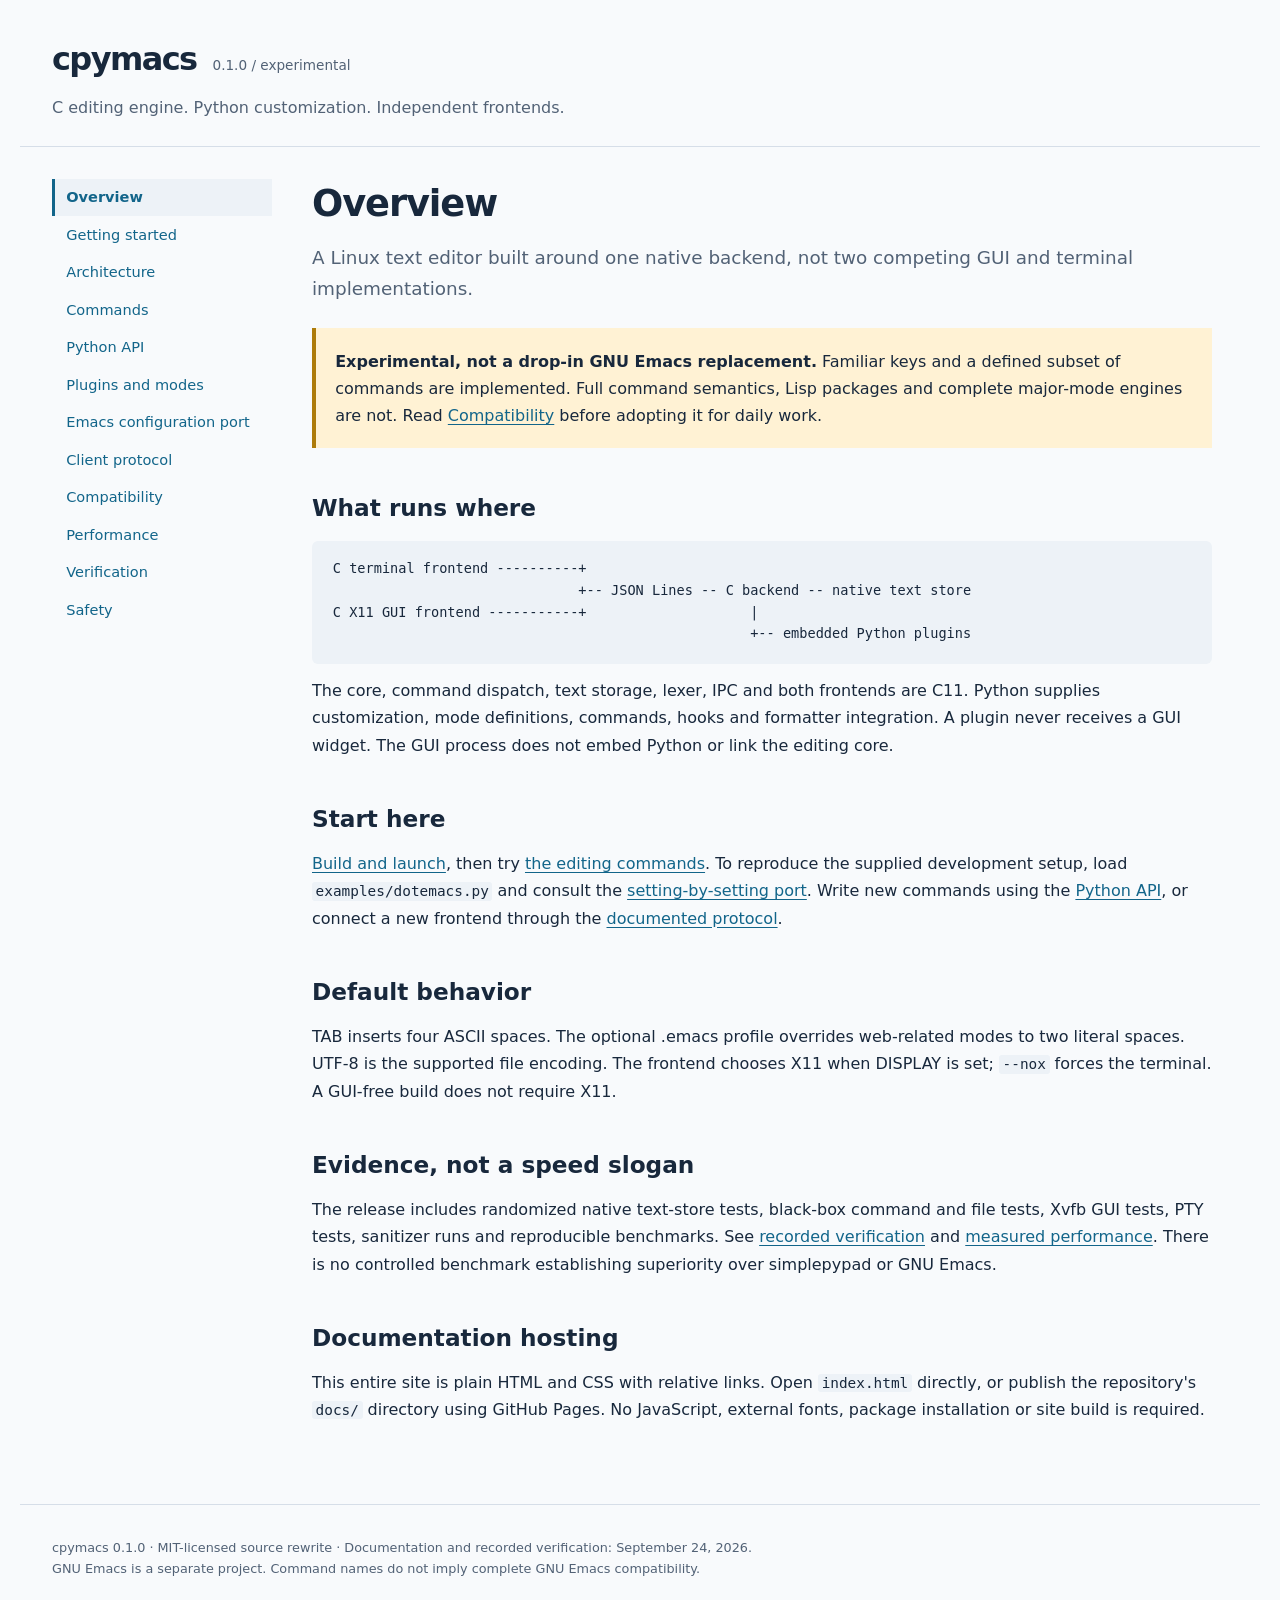
==== docs/index.html @ 04d6dc3b "add codes" ====
<!doctype html>
<html lang="en"><head><meta charset="utf-8"><meta name="viewport" content="width=device-width, initial-scale=1"><meta name="description" content="A Linux text editor built around one native backend, not two competing GUI and terminal implementations."><title>Overview | cpymacs</title><link rel="stylesheet" href="style.css"></head>
<body><a class="skip" href="#content">Skip to content</a><header><a class="brand" href="index.html">cpymacs</a><span class="version">0.1.0 / experimental</span><p>C editing engine. Python customization. Independent frontends.</p></header>
<div class="layout"><nav aria-label="Documentation"><a href="index.html" aria-current="page">Overview</a><a href="getting-started.html">Getting started</a><a href="architecture.html">Architecture</a><a href="commands.html">Commands</a><a href="api.html">Python API</a><a href="plugins.html">Plugins and modes</a><a href="migration.html">Emacs configuration port</a><a href="protocol.html">Client protocol</a><a href="compatibility.html">Compatibility</a><a href="performance.html">Performance</a><a href="verification.html">Verification</a><a href="safety.html">Safety</a></nav><main id="content"><h1>Overview</h1><p class="lede">A Linux text editor built around one native backend, not two competing GUI and terminal implementations.</p><div class="notice"><p><strong>Experimental, not a drop-in GNU Emacs replacement.</strong> Familiar keys and a defined subset of commands are implemented. Full command semantics, Lisp packages and complete major-mode engines are not. Read <a href="compatibility.html">Compatibility</a> before adopting it for daily work.</p></div>
<h2>What runs where</h2><pre><code>C terminal frontend ----------+
                              +-- JSON Lines -- C backend -- native text store
C X11 GUI frontend -----------+                    |
                                                   +-- embedded Python plugins</code></pre>
<p>The core, command dispatch, text storage, lexer, IPC and both frontends are C11. Python supplies customization, mode definitions, commands, hooks and formatter integration. A plugin never receives a GUI widget. The GUI process does not embed Python or link the editing core.</p>
<h2>Start here</h2>
<p><a href="getting-started.html">Build and launch</a>, then try <a href="commands.html">the editing commands</a>. To reproduce the supplied development setup, load <code>examples/dotemacs.py</code> and consult the <a href="migration.html">setting-by-setting port</a>. Write new commands using the <a href="api.html">Python API</a>, or connect a new frontend through the <a href="protocol.html">documented protocol</a>.</p>
<h2>Default behavior</h2><p>TAB inserts four ASCII spaces. The optional .emacs profile overrides web-related modes to two literal spaces. UTF-8 is the supported file encoding. The frontend chooses X11 when DISPLAY is set; <code>--nox</code> forces the terminal. A GUI-free build does not require X11.</p>
<h2>Evidence, not a speed slogan</h2><p>The release includes randomized native text-store tests, black-box command and file tests, Xvfb GUI tests, PTY tests, sanitizer runs and reproducible benchmarks. See <a href="verification.html">recorded verification</a> and <a href="performance.html">measured performance</a>. There is no controlled benchmark establishing superiority over simplepypad or GNU Emacs.</p>
<h2>Documentation hosting</h2><p>This entire site is plain HTML and CSS with relative links. Open <code>index.html</code> directly, or publish the repository's <code>docs/</code> directory using GitHub Pages. No JavaScript, external fonts, package installation or site build is required.</p></main></div>
<footer>cpymacs 0.1.0 · MIT-licensed source rewrite · Documentation and recorded verification: September 24, 2026.<br>GNU Emacs is a separate project. Command names do not imply complete GNU Emacs compatibility.</footer></body></html>
---- docs/style.css ----
:root{color-scheme:light dark;--bg:#f8fafc;--surface:#ffffff;--fg:#18283c;--muted:#526276;--accent:#12658a;--line:#d6dee8;--code:#edf2f7;--notice:#fff2d4}
*{box-sizing:border-box}body{margin:0;background:var(--bg);color:var(--fg);font:16px/1.7 system-ui,-apple-system,BlinkMacSystemFont,"Segoe UI",sans-serif}a{color:var(--accent);text-underline-offset:.18em}header,footer{max-width:1240px;margin:auto;padding:2rem 2rem 1.5rem}header{border-bottom:1px solid var(--line)}header p{margin:.5rem 0 0;color:var(--muted)}.brand{font-size:2rem;font-weight:800;letter-spacing:-.05em;text-decoration:none;color:var(--fg)}.version{margin-left:1rem;color:var(--muted);font-size:.85rem}.layout{max-width:1240px;display:grid;grid-template-columns:220px minmax(0,1fr);gap:2.5rem;padding:2rem;margin:auto}nav{display:flex;flex-direction:column;align-self:start;position:sticky;top:1rem;font-size:.91rem}nav a{padding:.4rem .7rem;border-left:3px solid transparent;text-decoration:none}nav a[aria-current=page]{border-color:var(--accent);background:var(--code);font-weight:650}main{min-width:0;max-width:900px}h1{font-size:2.3rem;line-height:1.2;letter-spacing:-.03em;margin:.2rem 0 1rem}h2{font-size:1.45rem;margin:2.2rem 0 .6rem;padding-top:.3rem}h3{font-size:1.1rem;margin:1.5rem 0 .4rem}.lede{font-size:1.15rem;color:var(--muted)}p{margin:.75rem 0 1rem}pre{background:var(--code);padding:1.1rem 1.3rem;border-radius:6px;overflow-x:auto;line-height:1.6;font-size:.85rem}code{font: .9em ui-monospace,"Cascadia Code","DejaVu Sans Mono",monospace}p code,li code,td code{background:var(--code);padding:.08em .25em;border-radius:3px}pre code{font-size:inherit}.notice{background:var(--notice);border-left:4px solid #ad7b0a;padding:1rem 1.2rem;margin:1.5rem 0}.notice p{margin:.2rem 0}.table-scroll{overflow-x:auto}table{width:100%;border-collapse:collapse;font-size:.92rem}th,td{padding:.7rem .8rem;border-bottom:1px solid var(--line);text-align:left;vertical-align:top}th{background:var(--code)}.columns{columns:2;column-gap:2rem}.columns li{break-inside:avoid}footer{color:var(--muted);border-top:1px solid var(--line);font-size:.8rem;margin-top:2rem}.skip{position:absolute;left:-9999px}.skip:focus{left:1rem;top:1rem;background:var(--surface);padding:1rem;z-index:10}a:focus-visible{outline:2px solid var(--accent);outline-offset:3px}hr{border:0;border-top:1px solid var(--line);margin:2rem 0}
@media(prefers-color-scheme:dark){:root{--bg:#121923;--surface:#182230;--fg:#e6edf6;--muted:#a6b4c6;--accent:#78cef1;--line:#344357;--code:#202c3b;--notice:#352d1e}}
@media(max-width:800px){header,footer{padding:1.4rem}.layout{display:block;padding:1.4rem}nav{position:static;display:flex;flex-direction:row;flex-wrap:wrap;gap:.1rem;margin-bottom:2rem}nav a{padding:.3rem .5rem;font-size:.8rem}h1{font-size:1.9rem}.columns{columns:1}.version{display:block;margin:0}}
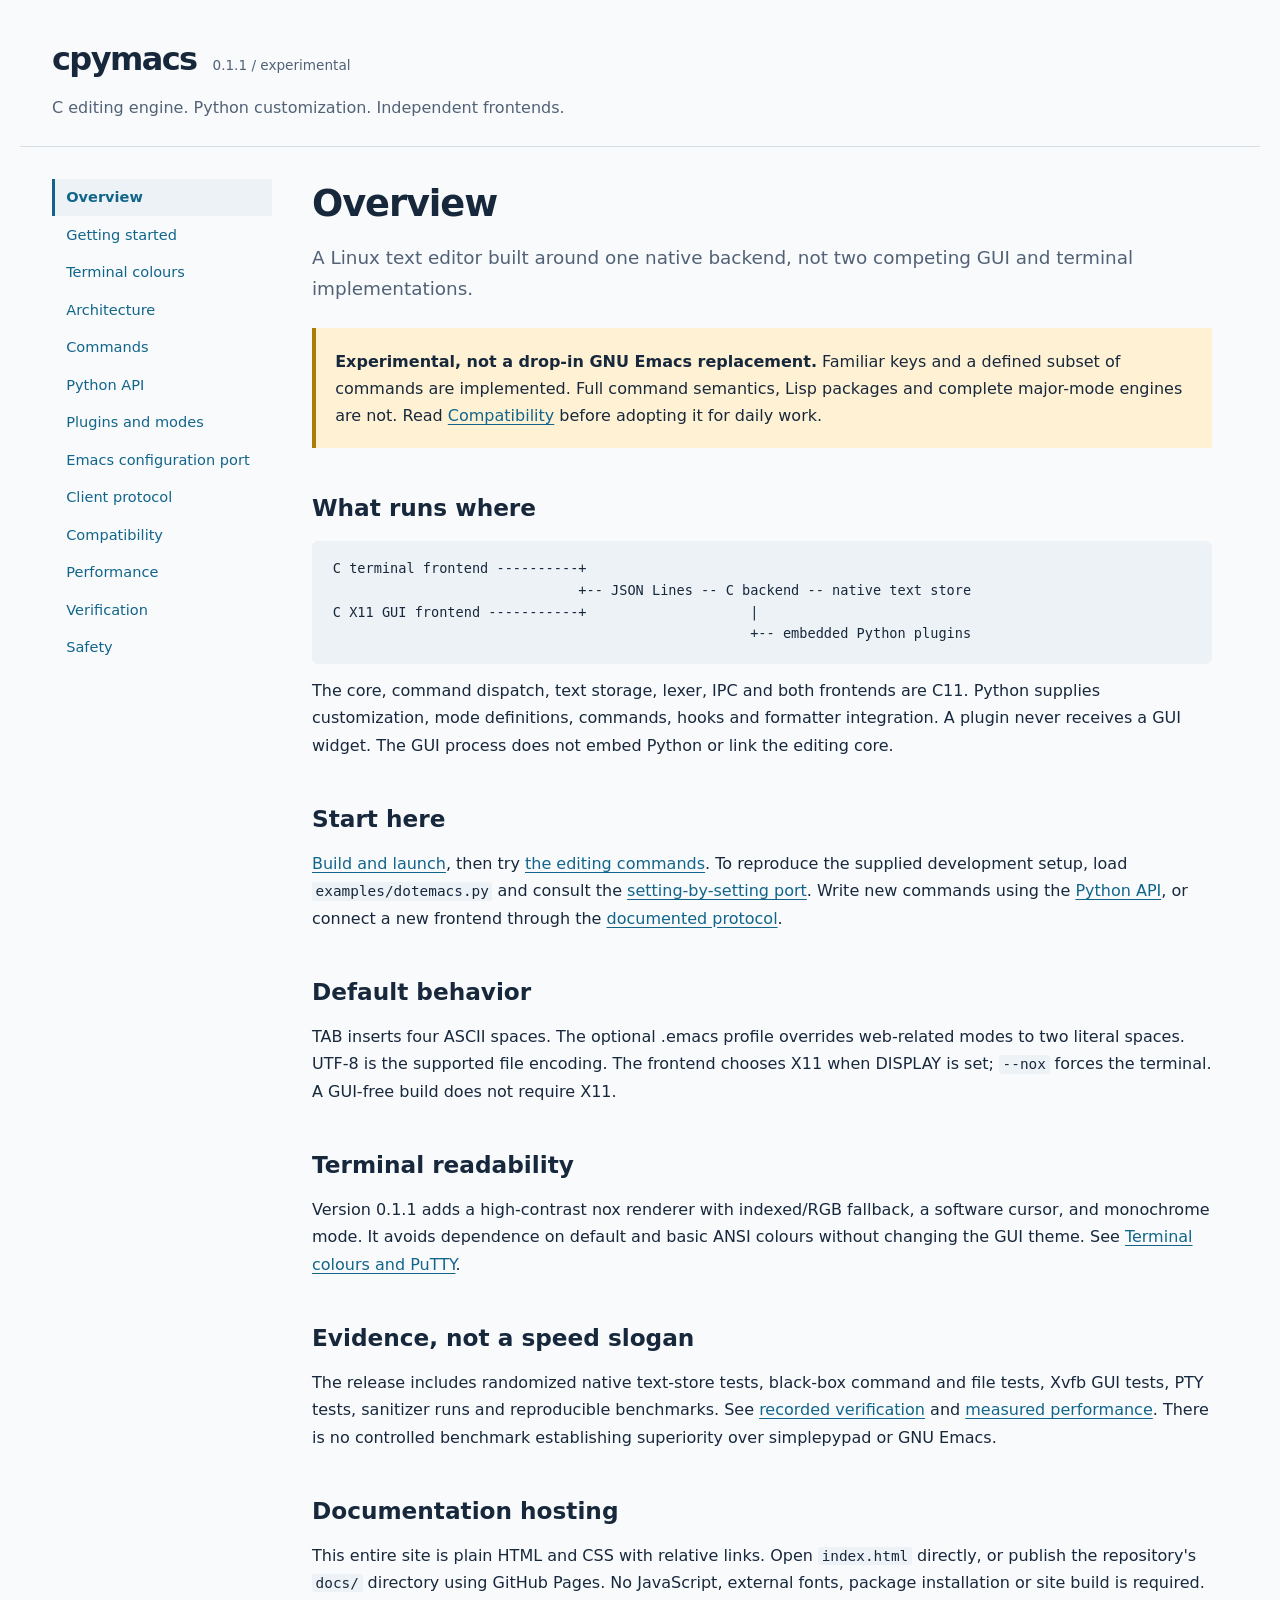
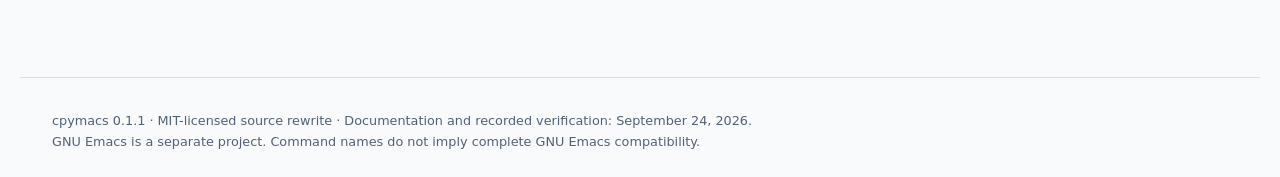
==== commit 34f1eb65: "update" ====
--- a/docs/index.html
+++ b/docs/index.html
@@ -1,7 +1,7 @@
 <!doctype html>
 <html lang="en"><head><meta charset="utf-8"><meta name="viewport" content="width=device-width, initial-scale=1"><meta name="description" content="A Linux text editor built around one native backend, not two competing GUI and terminal implementations."><title>Overview | cpymacs</title><link rel="stylesheet" href="style.css"></head>
-<body><a class="skip" href="#content">Skip to content</a><header><a class="brand" href="index.html">cpymacs</a><span class="version">0.1.0 / experimental</span><p>C editing engine. Python customization. Independent frontends.</p></header>
-<div class="layout"><nav aria-label="Documentation"><a href="index.html" aria-current="page">Overview</a><a href="getting-started.html">Getting started</a><a href="architecture.html">Architecture</a><a href="commands.html">Commands</a><a href="api.html">Python API</a><a href="plugins.html">Plugins and modes</a><a href="migration.html">Emacs configuration port</a><a href="protocol.html">Client protocol</a><a href="compatibility.html">Compatibility</a><a href="performance.html">Performance</a><a href="verification.html">Verification</a><a href="safety.html">Safety</a></nav><main id="content"><h1>Overview</h1><p class="lede">A Linux text editor built around one native backend, not two competing GUI and terminal implementations.</p><div class="notice"><p><strong>Experimental, not a drop-in GNU Emacs replacement.</strong> Familiar keys and a defined subset of commands are implemented. Full command semantics, Lisp packages and complete major-mode engines are not. Read <a href="compatibility.html">Compatibility</a> before adopting it for daily work.</p></div>
+<body><a class="skip" href="#content">Skip to content</a><header><a class="brand" href="index.html">cpymacs</a><span class="version">0.1.1 / experimental</span><p>C editing engine. Python customization. Independent frontends.</p></header>
+<div class="layout"><nav aria-label="Documentation"><a href="index.html" aria-current="page">Overview</a><a href="getting-started.html">Getting started</a><a href="terminal-colors.html">Terminal colours</a><a href="architecture.html">Architecture</a><a href="commands.html">Commands</a><a href="api.html">Python API</a><a href="plugins.html">Plugins and modes</a><a href="migration.html">Emacs configuration port</a><a href="protocol.html">Client protocol</a><a href="compatibility.html">Compatibility</a><a href="performance.html">Performance</a><a href="verification.html">Verification</a><a href="safety.html">Safety</a></nav><main id="content"><h1>Overview</h1><p class="lede">A Linux text editor built around one native backend, not two competing GUI and terminal implementations.</p><div class="notice"><p><strong>Experimental, not a drop-in GNU Emacs replacement.</strong> Familiar keys and a defined subset of commands are implemented. Full command semantics, Lisp packages and complete major-mode engines are not. Read <a href="compatibility.html">Compatibility</a> before adopting it for daily work.</p></div>
 <h2>What runs where</h2><pre><code>C terminal frontend ----------+
                               +-- JSON Lines -- C backend -- native text store
 C X11 GUI frontend -----------+                    |
@@ -10,6 +10,7 @@
 <h2>Start here</h2>
 <p><a href="getting-started.html">Build and launch</a>, then try <a href="commands.html">the editing commands</a>. To reproduce the supplied development setup, load <code>examples/dotemacs.py</code> and consult the <a href="migration.html">setting-by-setting port</a>. Write new commands using the <a href="api.html">Python API</a>, or connect a new frontend through the <a href="protocol.html">documented protocol</a>.</p>
 <h2>Default behavior</h2><p>TAB inserts four ASCII spaces. The optional .emacs profile overrides web-related modes to two literal spaces. UTF-8 is the supported file encoding. The frontend chooses X11 when DISPLAY is set; <code>--nox</code> forces the terminal. A GUI-free build does not require X11.</p>
+<h2>Terminal readability</h2><p>Version 0.1.1 adds a high-contrast nox renderer with indexed/RGB fallback, a software cursor, and monochrome mode. It avoids dependence on default and basic ANSI colours without changing the GUI theme. See <a href="terminal-colors.html">Terminal colours and PuTTY</a>.</p>
 <h2>Evidence, not a speed slogan</h2><p>The release includes randomized native text-store tests, black-box command and file tests, Xvfb GUI tests, PTY tests, sanitizer runs and reproducible benchmarks. See <a href="verification.html">recorded verification</a> and <a href="performance.html">measured performance</a>. There is no controlled benchmark establishing superiority over simplepypad or GNU Emacs.</p>
 <h2>Documentation hosting</h2><p>This entire site is plain HTML and CSS with relative links. Open <code>index.html</code> directly, or publish the repository's <code>docs/</code> directory using GitHub Pages. No JavaScript, external fonts, package installation or site build is required.</p></main></div>
-<footer>cpymacs 0.1.0 · MIT-licensed source rewrite · Documentation and recorded verification: September 24, 2026.<br>GNU Emacs is a separate project. Command names do not imply complete GNU Emacs compatibility.</footer></body></html>+<footer>cpymacs 0.1.1 · MIT-licensed source rewrite · Documentation and recorded verification: September 24, 2026.<br>GNU Emacs is a separate project. Command names do not imply complete GNU Emacs compatibility.</footer></body></html>
--- a/docs/style.css
+++ b/docs/style.css
@@ -3,3 +3,5 @@
 *{box-sizing:border-box}body{margin:0;background:var(--bg);color:var(--fg);font:16px/1.7 system-ui,-apple-system,BlinkMacSystemFont,"Segoe UI",sans-serif}a{color:var(--accent);text-underline-offset:.18em}header,footer{max-width:1240px;margin:auto;padding:2rem 2rem 1.5rem}header{border-bottom:1px solid var(--line)}header p{margin:.5rem 0 0;color:var(--muted)}.brand{font-size:2rem;font-weight:800;letter-spacing:-.05em;text-decoration:none;color:var(--fg)}.version{margin-left:1rem;color:var(--muted);font-size:.85rem}.layout{max-width:1240px;display:grid;grid-template-columns:220px minmax(0,1fr);gap:2.5rem;padding:2rem;margin:auto}nav{display:flex;flex-direction:column;align-self:start;position:sticky;top:1rem;font-size:.91rem}nav a{padding:.4rem .7rem;border-left:3px solid transparent;text-decoration:none}nav a[aria-current=page]{border-color:var(--accent);background:var(--code);font-weight:650}main{min-width:0;max-width:900px}h1{font-size:2.3rem;line-height:1.2;letter-spacing:-.03em;margin:.2rem 0 1rem}h2{font-size:1.45rem;margin:2.2rem 0 .6rem;padding-top:.3rem}h3{font-size:1.1rem;margin:1.5rem 0 .4rem}.lede{font-size:1.15rem;color:var(--muted)}p{margin:.75rem 0 1rem}pre{background:var(--code);padding:1.1rem 1.3rem;border-radius:6px;overflow-x:auto;line-height:1.6;font-size:.85rem}code{font: .9em ui-monospace,"Cascadia Code","DejaVu Sans Mono",monospace}p code,li code,td code{background:var(--code);padding:.08em .25em;border-radius:3px}pre code{font-size:inherit}.notice{background:var(--notice);border-left:4px solid #ad7b0a;padding:1rem 1.2rem;margin:1.5rem 0}.notice p{margin:.2rem 0}.table-scroll{overflow-x:auto}table{width:100%;border-collapse:collapse;font-size:.92rem}th,td{padding:.7rem .8rem;border-bottom:1px solid var(--line);text-align:left;vertical-align:top}th{background:var(--code)}.columns{columns:2;column-gap:2rem}.columns li{break-inside:avoid}footer{color:var(--muted);border-top:1px solid var(--line);font-size:.8rem;margin-top:2rem}.skip{position:absolute;left:-9999px}.skip:focus{left:1rem;top:1rem;background:var(--surface);padding:1rem;z-index:10}a:focus-visible{outline:2px solid var(--accent);outline-offset:3px}hr{border:0;border-top:1px solid var(--line);margin:2rem 0}
 @media(prefers-color-scheme:dark){:root{--bg:#121923;--surface:#182230;--fg:#e6edf6;--muted:#a6b4c6;--accent:#78cef1;--line:#344357;--code:#202c3b;--notice:#352d1e}}
 @media(max-width:800px){header,footer{padding:1.4rem}.layout{display:block;padding:1.4rem}nav{position:static;display:flex;flex-direction:row;flex-wrap:wrap;gap:.1rem;margin-bottom:2rem}nav a{padding:.3rem .5rem;font-size:.8rem}h1{font-size:1.9rem}.columns{columns:1}.version{display:block;margin:0}}
+
+figure{margin:1.5rem 0}figure img{display:block;max-width:100%;height:auto;border:1px solid var(--line)}figcaption{font-size:.85rem;color:var(--muted);margin-top:.6rem}
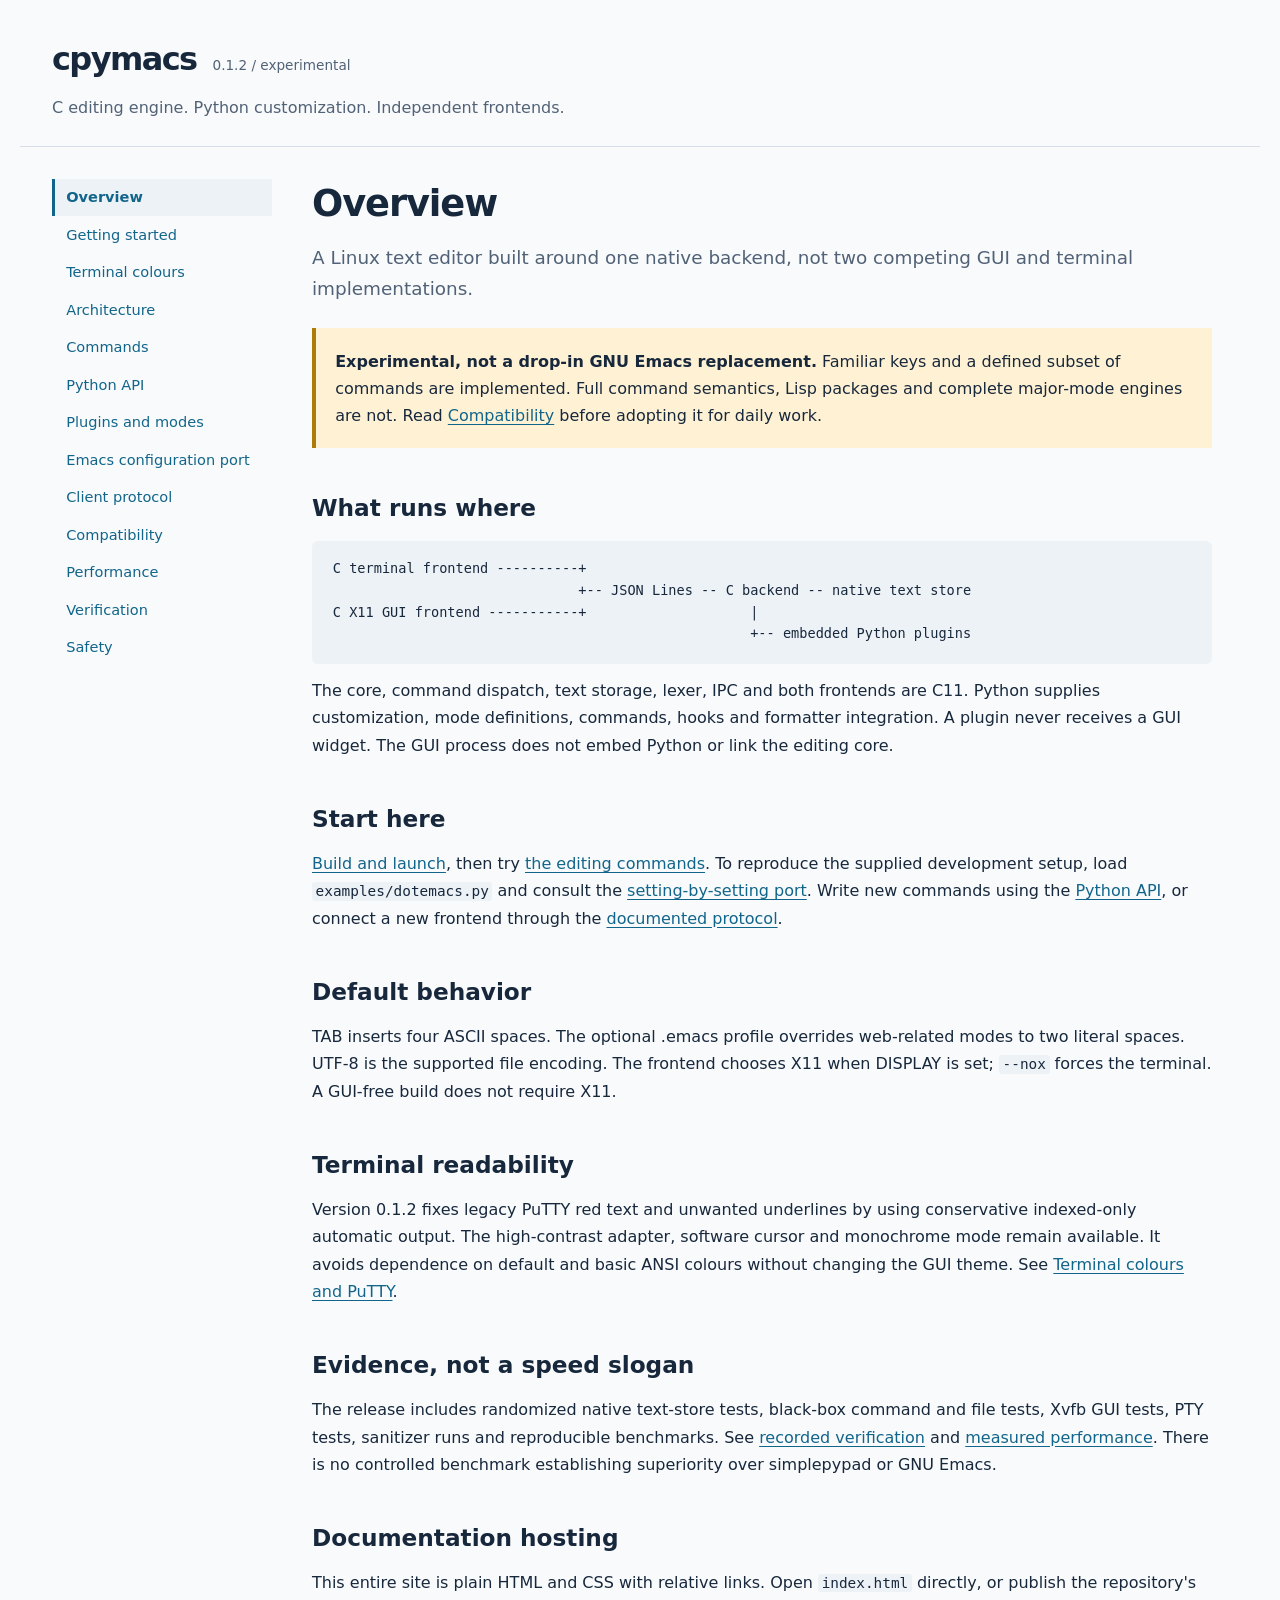
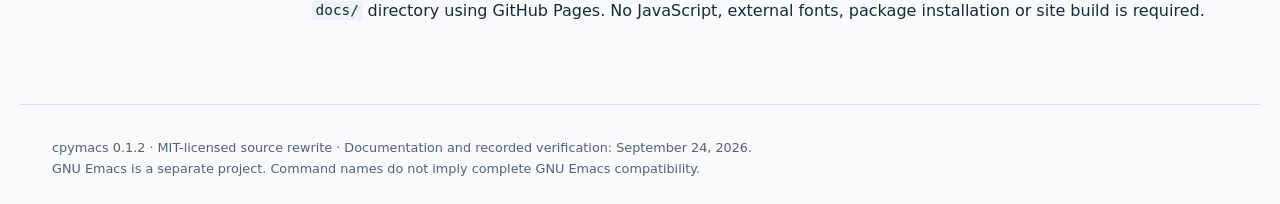
==== commit 73a26d3a: "update" ====
--- a/docs/index.html
+++ b/docs/index.html
@@ -1,6 +1,6 @@
 <!doctype html>
 <html lang="en"><head><meta charset="utf-8"><meta name="viewport" content="width=device-width, initial-scale=1"><meta name="description" content="A Linux text editor built around one native backend, not two competing GUI and terminal implementations."><title>Overview | cpymacs</title><link rel="stylesheet" href="style.css"></head>
-<body><a class="skip" href="#content">Skip to content</a><header><a class="brand" href="index.html">cpymacs</a><span class="version">0.1.1 / experimental</span><p>C editing engine. Python customization. Independent frontends.</p></header>
+<body><a class="skip" href="#content">Skip to content</a><header><a class="brand" href="index.html">cpymacs</a><span class="version">0.1.2 / experimental</span><p>C editing engine. Python customization. Independent frontends.</p></header>
 <div class="layout"><nav aria-label="Documentation"><a href="index.html" aria-current="page">Overview</a><a href="getting-started.html">Getting started</a><a href="terminal-colors.html">Terminal colours</a><a href="architecture.html">Architecture</a><a href="commands.html">Commands</a><a href="api.html">Python API</a><a href="plugins.html">Plugins and modes</a><a href="migration.html">Emacs configuration port</a><a href="protocol.html">Client protocol</a><a href="compatibility.html">Compatibility</a><a href="performance.html">Performance</a><a href="verification.html">Verification</a><a href="safety.html">Safety</a></nav><main id="content"><h1>Overview</h1><p class="lede">A Linux text editor built around one native backend, not two competing GUI and terminal implementations.</p><div class="notice"><p><strong>Experimental, not a drop-in GNU Emacs replacement.</strong> Familiar keys and a defined subset of commands are implemented. Full command semantics, Lisp packages and complete major-mode engines are not. Read <a href="compatibility.html">Compatibility</a> before adopting it for daily work.</p></div>
 <h2>What runs where</h2><pre><code>C terminal frontend ----------+
                               +-- JSON Lines -- C backend -- native text store
@@ -10,7 +10,7 @@
 <h2>Start here</h2>
 <p><a href="getting-started.html">Build and launch</a>, then try <a href="commands.html">the editing commands</a>. To reproduce the supplied development setup, load <code>examples/dotemacs.py</code> and consult the <a href="migration.html">setting-by-setting port</a>. Write new commands using the <a href="api.html">Python API</a>, or connect a new frontend through the <a href="protocol.html">documented protocol</a>.</p>
 <h2>Default behavior</h2><p>TAB inserts four ASCII spaces. The optional .emacs profile overrides web-related modes to two literal spaces. UTF-8 is the supported file encoding. The frontend chooses X11 when DISPLAY is set; <code>--nox</code> forces the terminal. A GUI-free build does not require X11.</p>
-<h2>Terminal readability</h2><p>Version 0.1.1 adds a high-contrast nox renderer with indexed/RGB fallback, a software cursor, and monochrome mode. It avoids dependence on default and basic ANSI colours without changing the GUI theme. See <a href="terminal-colors.html">Terminal colours and PuTTY</a>.</p>
+<h2>Terminal readability</h2><p>Version 0.1.2 fixes legacy PuTTY red text and unwanted underlines by using conservative indexed-only automatic output. The high-contrast adapter, software cursor and monochrome mode remain available. It avoids dependence on default and basic ANSI colours without changing the GUI theme. See <a href="terminal-colors.html">Terminal colours and PuTTY</a>.</p>
 <h2>Evidence, not a speed slogan</h2><p>The release includes randomized native text-store tests, black-box command and file tests, Xvfb GUI tests, PTY tests, sanitizer runs and reproducible benchmarks. See <a href="verification.html">recorded verification</a> and <a href="performance.html">measured performance</a>. There is no controlled benchmark establishing superiority over simplepypad or GNU Emacs.</p>
 <h2>Documentation hosting</h2><p>This entire site is plain HTML and CSS with relative links. Open <code>index.html</code> directly, or publish the repository's <code>docs/</code> directory using GitHub Pages. No JavaScript, external fonts, package installation or site build is required.</p></main></div>
-<footer>cpymacs 0.1.1 · MIT-licensed source rewrite · Documentation and recorded verification: September 24, 2026.<br>GNU Emacs is a separate project. Command names do not imply complete GNU Emacs compatibility.</footer></body></html>+<footer>cpymacs 0.1.2 · MIT-licensed source rewrite · Documentation and recorded verification: September 24, 2026.<br>GNU Emacs is a separate project. Command names do not imply complete GNU Emacs compatibility.</footer></body></html>
